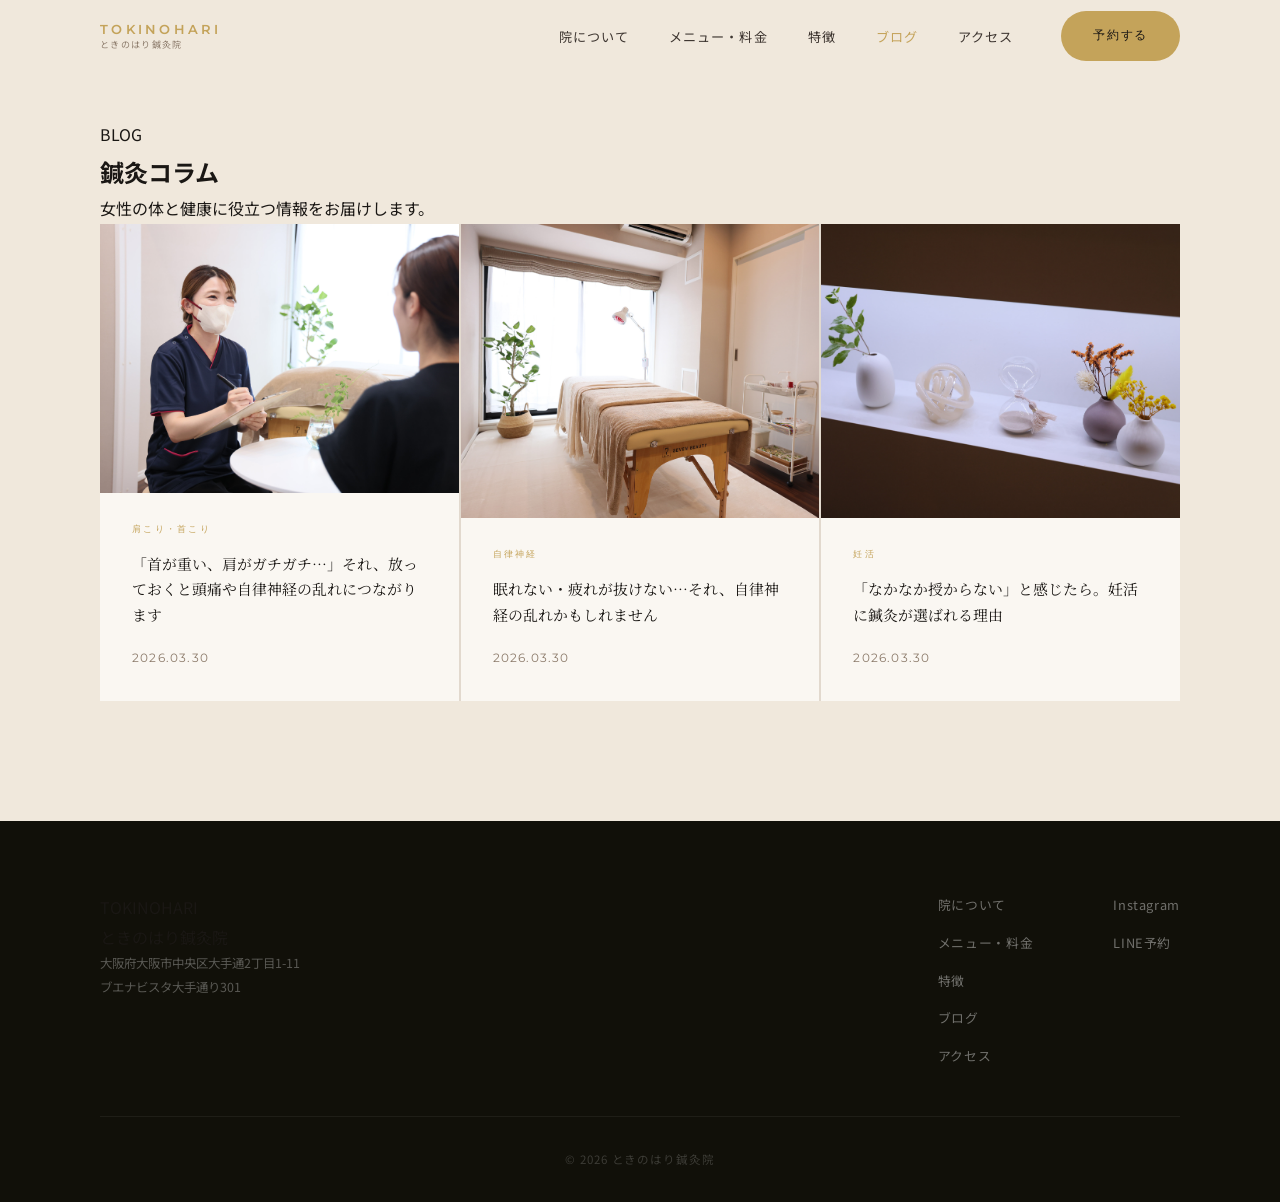
==== blog/index.html @ f6f4e2ea "Initial commit: ときのはり鍼灸院 公式サイト" ====
<!DOCTYPE html>
<html lang="ja">
<head>
  <meta charset="UTF-8">
  <meta name="viewport" content="width=device-width, initial-scale=1.0">
  <title>鍼灸コラム｜ときのはり鍼灸院</title>
  <meta name="description" content="天満橋・谷町四丁目のときのはり鍼灸院による鍼灸コラム。肩こり・自律神経・妊活・美容鍼など、女性の体と健康に役立つ情報をお届けします。">
  <link rel="canonical" href="https://tokinohari.com/blog/">

  <meta property="og:title" content="鍼灸コラム｜ときのはり鍼灸院">
  <meta property="og:description" content="肩こり・自律神経・妊活・美容鍼など、女性の体と健康に役立つ鍼灸コラム。">
  <meta property="og:url" content="https://tokinohari.com/blog/">
  <meta property="og:type" content="website">
  <meta property="og:locale" content="ja_JP">

  <link rel="icon" type="image/svg+xml" href="../favicon.svg">
  <link rel="preconnect" href="https://fonts.googleapis.com">
  <link rel="preconnect" href="https://fonts.gstatic.com" crossorigin>
  <link href="https://fonts.googleapis.com/css2?family=Noto+Sans+JP:wght@300;400;500;700&family=Montserrat:wght@300;400;500;600&family=Noto+Serif+JP:wght@300;400&display=swap" rel="stylesheet">
  <link rel="stylesheet" href="../css/style.css">
</head>
<body>

  <header id="header">
    <div class="header-inner">
      <a href="../index.html" class="logo">
        <span class="logo-en">TOKINOHARI</span>
        <span class="logo-ja">ときのはり鍼灸院</span>
      </a>
      <nav class="nav-pc">
        <ul>
          <li><a href="../index.html#about">院について</a></li>
          <li><a href="../index.html#menu">メニュー・料金</a></li>
          <li><a href="../index.html#features">特徴</a></li>
          <li><a href="index.html" style="color:var(--gold);">ブログ</a></li>
          <li><a href="../index.html#access">アクセス</a></li>
        </ul>
      </nav>
      <a href="https://airrsv.net/tokinohari/calendar" target="_blank" rel="noopener" class="btn-reserve-header">予約する</a>
      <button class="hamburger" id="hamburger" aria-label="メニュー">
        <span></span><span></span><span></span>
      </button>
    </div>
    <nav class="nav-sp" id="navSp">
      <ul>
        <li><a href="../index.html#about" class="sp-link">院について</a></li>
        <li><a href="../index.html#menu" class="sp-link">メニュー・料金</a></li>
        <li><a href="../index.html#features" class="sp-link">特徴</a></li>
        <li><a href="index.html" class="sp-link">ブログ</a></li>
        <li><a href="../index.html#access" class="sp-link">アクセス</a></li>
        <li><a href="https://airrsv.net/tokinohari/calendar" target="_blank" rel="noopener" class="sp-link sp-reserve">ネット予約</a></li>
      </ul>
    </nav>
  </header>

  <main>
    <section class="blog-section">
      <div class="container">
        <p class="section-label">BLOG</p>
        <h1 class="section-title">鍼灸コラム</h1>
        <p class="section-desc">女性の体と健康に役立つ情報をお届けします。</p>

        <div class="blog-grid">

          <article class="blog-card">
            <a href="kata-kori-20260330.html">
              <img src="../images/counseling.jpg" alt="首肩こり鍼灸" class="blog-img">
              <div class="blog-card-body">
                <span class="blog-tag">肩こり・首こり</span>
                <h2>「首が重い、肩がガチガチ…」それ、放っておくと頭痛や自律神経の乱れにつながります</h2>
                <p class="blog-date">2026.03.30</p>
              </div>
            </a>
          </article>

          <article class="blog-card">
            <a href="jiritsushinkei-20260330.html">
              <img src="../images/room.jpg" alt="自律神経と鍼灸" class="blog-img">
              <div class="blog-card-body">
                <span class="blog-tag">自律神経</span>
                <h2>眠れない・疲れが抜けない…それ、自律神経の乱れかもしれません</h2>
                <p class="blog-date">2026.03.30</p>
              </div>
            </a>
          </article>

          <article class="blog-card">
            <a href="ninkatsu-20260330.html">
              <img src="../images/interior.jpg" alt="妊活鍼灸" class="blog-img">
              <div class="blog-card-body">
                <span class="blog-tag">妊活</span>
                <h2>「なかなか授からない」と感じたら。妊活に鍼灸が選ばれる理由</h2>
                <p class="blog-date">2026.03.30</p>
              </div>
            </a>
          </article>

          <!-- 新しい記事はここに追加（上に追加していく） -->

        </div>
      </div>
    </section>
  </main>

  <footer class="footer">
    <div class="container">
      <div class="footer-inner">
        <div class="footer-brand">
          <p class="footer-logo-en">TOKINOHARI</p>
          <p class="footer-logo-ja">ときのはり鍼灸院</p>
          <p class="footer-address">大阪府大阪市中央区大手通2丁目1-11<br>ブエナビスタ大手通り301</p>
        </div>
        <nav class="footer-nav">
          <a href="../index.html#about">院について</a>
          <a href="../index.html#menu">メニュー・料金</a>
          <a href="../index.html#features">特徴</a>
          <a href="index.html">ブログ</a>
          <a href="../index.html#access">アクセス</a>
        </nav>
        <div class="footer-sns">
          <a href="https://www.instagram.com/sakiko.tokinohari/" target="_blank" rel="noopener">Instagram</a>
          <a href="https://lin.ee/5tpBmgf" target="_blank" rel="noopener">LINE予約</a>
        </div>
      </div>
      <p class="footer-copy">© 2026 ときのはり鍼灸院</p>
    </div>
  </footer>

  <div class="float-btns">
    <a href="https://airrsv.net/tokinohari/calendar" target="_blank" rel="noopener" class="float-btn float-btn-air">ネット予約</a>
    <a href="https://lin.ee/5tpBmgf" target="_blank" rel="noopener" class="float-btn float-btn-line">
      <span class="btn-line-icon">LINE</span>予約
    </a>
  </div>

  <script src="../js/main.js"></script>
</body>
</html>
---- css/style.css ----
/* =============================================
   TOKINOHARI — Luxury Redesign
   Designer-grade stylesheet
   ============================================= */

/* ── Reset ── */
*, *::before, *::after { box-sizing: border-box; margin: 0; padding: 0; }

/* ── Design Tokens ── */
:root {
  --ink:        #1A1714;
  --ink-soft:   #3D3530;
  --warm-white: #FAF7F2;
  --cream:      #F0E8DC;
  --cream-dark: #E4D8C8;
  --gold:       #C4A35A;
  --gold-light: #DEC98A;
  --gold-pale:  #F5EDD8;
  --sage:       #7A8C7A;
  --taupe:      #8C7B6B;
  --border:     #E2D9CE;

  --font-display: 'Cormorant Garamond', 'Noto Serif JP', serif;
  --font-serif:   'Noto Serif JP', serif;
  --font-sans:    'Noto Sans JP', sans-serif;
  --font-en:      'Montserrat', sans-serif;

  --ease-out: cubic-bezier(0.16, 1, 0.3, 1);
  --ease-in-out: cubic-bezier(0.65, 0, 0.35, 1);
  --dur: 0.7s;
}

html { scroll-behavior: smooth; font-size: 16px; }

body {
  font-family: var(--font-sans);
  color: var(--ink);
  background: var(--warm-white);
  line-height: 1.85;
  -webkit-font-smoothing: antialiased;
  overflow-x: hidden;
}

img { max-width: 100%; height: auto; display: block; }
a { text-decoration: none; color: inherit; }
ul, ol { list-style: none; }

.container {
  max-width: 1160px;
  margin: 0 auto;
  padding: 0 40px;
}

/* ── Section Base ── */
section { padding: 120px 0; }

.label {
  font-family: var(--font-en);
  font-size: 10px;
  font-weight: 500;
  letter-spacing: 0.4em;
  color: var(--gold);
  text-transform: uppercase;
  display: block;
  margin-bottom: 20px;
}

.section-heading {
  font-family: var(--font-display);
  font-size: clamp(1.8rem, 3.5vw, 2.8rem);
  font-weight: 400;
  line-height: 1.4;
  letter-spacing: 0.02em;
  color: var(--ink);
}

.divider {
  width: 40px;
  height: 1px;
  background: var(--gold);
  margin: 28px 0;
}

/* ── Scroll Animation ── */
.reveal {
  opacity: 0;
  transform: translateY(32px);
  transition: opacity var(--dur) var(--ease-out),
              transform var(--dur) var(--ease-out);
}
.reveal.visible {
  opacity: 1;
  transform: translateY(0);
}
.reveal-delay-1 { transition-delay: 0.1s; }
.reveal-delay-2 { transition-delay: 0.2s; }
.reveal-delay-3 { transition-delay: 0.3s; }
.reveal-delay-4 { transition-delay: 0.4s; }
.reveal-delay-5 { transition-delay: 0.5s; }

/* ── Header ── */
#header {
  position: fixed;
  top: 0; left: 0; right: 0;
  z-index: 200;
  transition: background 0.5s var(--ease-out),
              border-color 0.5s var(--ease-out),
              padding 0.4s var(--ease-out);
  border-bottom: 1px solid transparent;
}

#header.scrolled {
  background: rgba(250, 247, 242, 0.96);
  backdrop-filter: blur(12px);
  -webkit-backdrop-filter: blur(12px);
  border-color: var(--border);
}

.header-inner {
  max-width: 1160px;
  margin: 0 auto;
  padding: 0 40px;
  height: 72px;
  display: flex;
  align-items: center;
  gap: 48px;
}

.logo {
  display: flex;
  flex-direction: column;
  line-height: 1;
  flex-shrink: 0;
  gap: 4px;
}

.logo-en {
  font-family: var(--font-en);
  font-size: 13px;
  font-weight: 600;
  letter-spacing: 0.25em;
  color: var(--gold);
}

.logo-ja {
  font-size: 9px;
  color: var(--taupe);
  letter-spacing: 0.15em;
}

.nav-pc { margin-left: auto; }

.nav-pc ul {
  display: flex;
  gap: 40px;
}

.nav-pc a {
  font-size: 0.82rem;
  color: var(--ink-soft);
  letter-spacing: 0.08em;
  position: relative;
  padding-bottom: 2px;
}

.nav-pc a::after {
  content: '';
  position: absolute;
  bottom: -2px; left: 0;
  width: 0; height: 1px;
  background: var(--gold);
  transition: width 0.4s var(--ease-out);
}

.nav-pc a:hover::after { width: 100%; }
.nav-pc a:hover { color: var(--ink); }

.header-reserve {
  display: inline-flex;
  align-items: center;
  gap: 8px;
  font-family: var(--font-en);
  font-size: 0.72rem;
  font-weight: 500;
  letter-spacing: 0.15em;
  color: var(--gold);
  border: 1px solid var(--gold);
  padding: 9px 22px;
  border-radius: 50px;
  transition: background 0.3s, color 0.3s;
  margin-left: 24px;
  white-space: nowrap;
}

.header-reserve:hover {
  background: var(--gold);
  color: white;
}

.hamburger {
  display: none;
  flex-direction: column;
  gap: 6px;
  background: none;
  border: none;
  cursor: pointer;
  padding: 4px;
  margin-left: auto;
}

.hamburger span {
  display: block;
  width: 26px; height: 1px;
  background: var(--ink);
  transition: 0.4s var(--ease-out);
}

.hamburger.open span:nth-child(1) { transform: translateY(7px) rotate(45deg); }
.hamburger.open span:nth-child(2) { opacity: 0; }
.hamburger.open span:nth-child(3) { transform: translateY(-7px) rotate(-45deg); }

.nav-sp {
  position: fixed;
  inset: 0;
  background: var(--warm-white);
  z-index: 190;
  display: flex;
  flex-direction: column;
  align-items: center;
  justify-content: center;
  gap: 8px;
  opacity: 0;
  pointer-events: none;
  transition: opacity 0.4s var(--ease-out);
}

.nav-sp.open {
  opacity: 1;
  pointer-events: all;
}

.nav-sp a {
  font-family: var(--font-display);
  font-size: clamp(1.4rem, 5vw, 2rem);
  font-weight: 400;
  letter-spacing: 0.05em;
  color: var(--ink);
  padding: 12px 40px;
  transition: color 0.3s;
}

.nav-sp a:hover { color: var(--gold); }

.nav-sp .sp-reserve {
  margin-top: 24px;
  font-family: var(--font-en);
  font-size: 0.85rem;
  letter-spacing: 0.15em;
  color: var(--gold);
  border: 1px solid var(--gold);
  padding: 12px 32px;
  border-radius: 50px;
}

/* ── Hero ── */
.hero {
  position: relative;
  min-height: 100vh;
  display: flex;
  align-items: center;
  justify-content: center;
  padding: 0;
  overflow: hidden;
}

.hero-bg {
  position: absolute;
  inset: 0;
  z-index: 0;
}

.hero-image {
  width: 100%;
  height: 100%;
  object-fit: cover;
  object-position: center;
  transform: scale(1.05);
  transition: transform 10s var(--ease-out);
}

.hero-image.loaded { transform: scale(1); }

.hero-overlay {
  position: absolute;
  inset: 0;
  background: linear-gradient(
    160deg,
    rgba(26, 23, 20, 0.62) 0%,
    rgba(26, 23, 20, 0.45) 50%,
    rgba(26, 23, 20, 0.55) 100%
  );
}

.hero-content {
  position: relative;
  z-index: 2;
  text-align: center;
  padding: 120px 24px 80px;
  max-width: 760px;
  width: 100%;
}

.hero-eyebrow {
  font-family: var(--font-en);
  font-size: 11px;
  font-weight: 400;
  letter-spacing: 0.35em;
  color: rgba(255, 255, 255, 0.75);
  margin-bottom: 32px;
  display: block;
}

.hero-title {
  font-family: var(--font-display);
  font-size: clamp(2.6rem, 6vw, 5rem);
  font-weight: 300;
  line-height: 1.3;
  letter-spacing: 0.04em;
  color: #fff;
  margin-bottom: 28px;
}

.hero-title em {
  font-style: normal;
  color: var(--gold-light);
  display: block;
}

.hero-body {
  font-size: 0.95rem;
  color: rgba(255, 255, 255, 0.82);
  line-height: 2.1;
  margin-bottom: 48px;
}

.hero-actions {
  display: flex;
  gap: 16px;
  justify-content: center;
  flex-wrap: wrap;
}

.btn-primary {
  display: inline-flex;
  align-items: center;
  gap: 12px;
  background: var(--gold);
  color: var(--ink);
  font-family: var(--font-ja);
  font-size: 0.88rem;
  font-weight: 500;
  letter-spacing: 0.08em;
  padding: 16px 36px;
  border-radius: 50px;
  transition: background 0.3s, transform 0.3s var(--ease-out), box-shadow 0.3s;
}

.btn-primary:hover {
  background: var(--gold-light);
  transform: translateY(-3px);
  box-shadow: 0 8px 24px rgba(196, 163, 90, 0.4);
}

.btn-primary .arrow {
  width: 16px; height: 1px;
  background: currentColor;
  position: relative;
  transition: width 0.3s;
}

.btn-primary .arrow::after {
  content: '';
  position: absolute;
  right: 0; top: -3px;
  width: 7px; height: 7px;
  border-right: 1px solid currentColor;
  border-top: 1px solid currentColor;
  transform: rotate(45deg);
}

.btn-primary:hover .arrow { width: 24px; }

.btn-secondary {
  display: inline-flex;
  align-items: center;
  gap: 10px;
  color: #fff;
  font-size: 0.88rem;
  font-weight: 400;
  letter-spacing: 0.05em;
  padding: 15px 32px;
  border: 1px solid rgba(255,255,255,0.5);
  border-radius: 50px;
  transition: border-color 0.3s, background 0.3s;
}

.btn-secondary:hover {
  border-color: rgba(255,255,255,0.9);
  background: rgba(255,255,255,0.1);
}

.hero-note {
  margin-top: 32px;
  font-family: var(--font-en);
  font-size: 10px;
  letter-spacing: 0.35em;
  color: rgba(255, 255, 255, 0.45);
}

.hero-scroll-indicator {
  position: absolute;
  bottom: 40px;
  left: 50%;
  transform: translateX(-50%);
  display: flex;
  flex-direction: column;
  align-items: center;
  gap: 12px;
  z-index: 10;
}

.scroll-text {
  font-family: var(--font-en);
  font-size: 9px;
  letter-spacing: 0.3em;
  color: rgba(255,255,255,0.5);
}

.scroll-track {
  width: 1px;
  height: 48px;
  background: rgba(255,255,255,0.2);
  position: relative;
  overflow: hidden;
}

.scroll-thumb {
  position: absolute;
  top: 0; left: 0;
  width: 100%; height: 50%;
  background: var(--gold);
  animation: scrollAnim 2s ease-in-out infinite;
}

@keyframes scrollAnim {
  0%   { top: -50%; }
  100% { top: 150%; }
}

/* ── Ticker ── */
.ticker {
  background: var(--ink);
  padding: 14px 0;
  overflow: hidden;
  white-space: nowrap;
}

.ticker-inner {
  display: inline-flex;
  animation: ticker 28s linear infinite;
}

.ticker-item {
  font-family: var(--font-en);
  font-size: 11px;
  font-weight: 500;
  letter-spacing: 0.35em;
  color: var(--gold);
  padding: 0 48px;
}

.ticker-sep {
  color: rgba(196, 163, 90, 0.3);
  padding: 0;
}

@keyframes ticker {
  0%   { transform: translateX(0); }
  100% { transform: translateX(-50%); }
}

/* ── Philosophy ── */
.philosophy {
  background: var(--ink);
  color: var(--warm-white);
  text-align: center;
  padding: 140px 0;
}

.philosophy .label { color: var(--gold); }

.philosophy-quote {
  font-family: var(--font-display);
  font-size: clamp(1.6rem, 3.5vw, 3rem);
  font-weight: 300;
  line-height: 1.6;
  letter-spacing: 0.04em;
  color: var(--warm-white);
  max-width: 720px;
  margin: 0 auto 32px;
}

.philosophy-quote em {
  font-style: normal;
  color: var(--gold-light);
}

.philosophy-body {
  font-size: 0.88rem;
  color: rgba(250, 247, 242, 0.55);
  max-width: 480px;
  margin: 0 auto;
  line-height: 2;
}

/* ── Concerns ── */
.concerns {
  background: var(--warm-white);
}

.concerns-header {
  display: grid;
  grid-template-columns: 1fr 1fr;
  gap: 80px;
  align-items: end;
  margin-bottom: 80px;
}

.concerns-list {
  display: grid;
  grid-template-columns: repeat(2, 1fr);
  gap: 0;
  border-top: 1px solid var(--border);
}

.concern-item {
  padding: 32px 0;
  border-bottom: 1px solid var(--border);
  display: flex;
  align-items: center;
  gap: 24px;
  cursor: default;
  transition: background 0.3s;
}

.concern-item:nth-child(odd) {
  padding-right: 40px;
  border-right: 1px solid var(--border);
}

.concern-item:nth-child(even) {
  padding-left: 40px;
}

.concern-num {
  font-family: var(--font-en);
  font-size: 11px;
  letter-spacing: 0.2em;
  color: var(--gold);
  flex-shrink: 0;
}

.concern-text {
  font-family: var(--font-serif);
  font-size: 0.95rem;
  color: var(--ink-soft);
  line-height: 1.7;
}

/* ── About ── */
.about {
  background: var(--cream);
  padding: 120px 0;
}

.about-inner {
  display: grid;
  grid-template-columns: 1fr 1fr;
  gap: 0;
  align-items: center;
}

.about-image-wrap {
  position: relative;
  overflow: hidden;
}

.about-img {
  width: 100%;
  aspect-ratio: 3/4;
  object-fit: cover;
  display: block;
  transition: transform 0.8s var(--ease-out);
}

.about-image-wrap:hover .about-img { transform: scale(1.03); }

.about-image-accent {
  position: absolute;
  bottom: -24px;
  right: -24px;
  width: 160px;
  height: 160px;
  border: 1px solid var(--gold);
  z-index: -1;
}

.about-content {
  padding: 0 80px;
}

.about-content h3 {
  font-family: var(--font-display);
  font-size: clamp(1.4rem, 2.5vw, 2rem);
  font-weight: 400;
  line-height: 1.5;
  color: var(--ink);
  margin-bottom: 32px;
}

.about-content p {
  font-size: 0.9rem;
  color: var(--taupe);
  line-height: 2;
  margin-bottom: 20px;
}

.about-stats {
  display: flex;
  gap: 40px;
  margin-top: 48px;
  padding-top: 40px;
  border-top: 1px solid var(--border);
}

.stat {
  display: flex;
  flex-direction: column;
  gap: 4px;
}

.stat-num {
  font-family: var(--font-display);
  font-size: 2.6rem;
  font-weight: 400;
  color: var(--ink);
  line-height: 1;
  letter-spacing: -0.02em;
}

.stat-num span {
  font-size: 1.2rem;
  color: var(--gold);
}

.stat-label {
  font-size: 0.78rem;
  color: var(--taupe);
  letter-spacing: 0.08em;
}

/* ── Menu ── */
.menu-section {
  background: var(--warm-white);
}

.menu-header {
  display: flex;
  align-items: flex-end;
  justify-content: space-between;
  margin-bottom: 72px;
}

.menu-header-right {
  font-size: 0.82rem;
  color: var(--taupe);
  text-align: right;
  line-height: 1.8;
}

/* Featured menu */
.menu-featured {
  display: grid;
  grid-template-columns: 1fr 1fr;
  background: var(--ink);
  margin-bottom: 2px;
  overflow: hidden;
}

.menu-featured-image {
  position: relative;
  overflow: hidden;
}

.menu-featured-image img {
  width: 100%;
  height: 100%;
  min-height: 360px;
  object-fit: cover;
  opacity: 0.6;
  transition: opacity 0.6s, transform 0.8s var(--ease-out);
}

.menu-featured:hover .menu-featured-image img {
  opacity: 0.75;
  transform: scale(1.04);
}

.menu-featured-content {
  padding: 64px 56px;
  display: flex;
  flex-direction: column;
  justify-content: center;
}

.menu-badge-premium {
  display: inline-block;
  font-family: var(--font-en);
  font-size: 9px;
  font-weight: 500;
  letter-spacing: 0.3em;
  color: var(--gold);
  border: 1px solid var(--gold);
  padding: 5px 14px;
  border-radius: 50px;
  margin-bottom: 28px;
}

.menu-featured-title {
  font-family: var(--font-display);
  font-size: clamp(1.5rem, 2.5vw, 2.2rem);
  font-weight: 400;
  color: var(--warm-white);
  line-height: 1.4;
  margin-bottom: 20px;
}

.menu-featured-desc {
  font-size: 0.86rem;
  color: rgba(250, 247, 242, 0.6);
  line-height: 2;
  margin-bottom: 40px;
}

.menu-featured-price {
  display: flex;
  align-items: baseline;
  gap: 16px;
}

.menu-price-main {
  font-family: var(--font-display);
  font-size: 2.4rem;
  font-weight: 400;
  color: var(--gold-light);
  letter-spacing: -0.02em;
}

.menu-price-sub {
  font-size: 0.82rem;
  color: rgba(250, 247, 242, 0.4);
}

.menu-time-badge {
  display: inline-block;
  font-family: var(--font-en);
  font-size: 10px;
  letter-spacing: 0.2em;
  color: var(--gold);
  border-top: 1px solid rgba(196,163,90,0.4);
  padding-top: 16px;
  margin-top: 16px;
}

/* Menu grid */
.menu-grid {
  display: grid;
  grid-template-columns: repeat(3, 1fr);
  gap: 2px;
  background: var(--border);
}

.menu-card {
  background: var(--warm-white);
  padding: 40px 32px;
  position: relative;
  transition: background 0.4s;
  cursor: default;
}

.menu-card:hover { background: var(--gold-pale); }

.menu-card-label {
  font-family: var(--font-en);
  font-size: 9px;
  letter-spacing: 0.3em;
  color: var(--gold);
  margin-bottom: 20px;
}

.menu-card h3 {
  font-family: var(--font-serif);
  font-size: 1rem;
  font-weight: 400;
  color: var(--ink);
  line-height: 1.6;
  margin-bottom: 16px;
}

.menu-card-desc {
  font-size: 0.82rem;
  color: var(--taupe);
  line-height: 1.9;
  margin-bottom: 28px;
}

.menu-card-footer {
  display: flex;
  align-items: baseline;
  justify-content: space-between;
  border-top: 1px solid var(--border);
  padding-top: 20px;
  margin-top: auto;
}

.menu-card-price {
  font-family: var(--font-display);
  font-size: 1.6rem;
  font-weight: 400;
  color: var(--ink);
  letter-spacing: -0.02em;
}

.menu-card-price small {
  font-size: 0.78rem;
  color: var(--taupe);
  font-family: var(--font-sans);
  font-weight: 400;
  margin-left: 4px;
}

.menu-card-time {
  font-family: var(--font-en);
  font-size: 10px;
  letter-spacing: 0.15em;
  color: var(--taupe);
}

.menu-footnote {
  margin-top: 32px;
  font-size: 0.8rem;
  color: var(--taupe);
  line-height: 1.9;
  padding-left: 16px;
  border-left: 2px solid var(--border);
}

.menu-cta {
  text-align: center;
  margin-top: 64px;
}

/* ── Features ── */
.features {
  background: var(--cream);
}

.features-inner {
  display: grid;
  grid-template-columns: 1fr 2fr;
  gap: 120px;
  align-items: start;
}

.features-left {
  position: sticky;
  top: 120px;
}

.features-list {
  display: flex;
  flex-direction: column;
  gap: 0;
}

.feature-item {
  padding: 40px 0;
  border-bottom: 1px solid var(--border);
  display: grid;
  grid-template-columns: 48px 1fr;
  gap: 32px;
  align-items: start;
}

.feature-item:first-child { border-top: 1px solid var(--border); }

.feature-num {
  font-family: var(--font-en);
  font-size: 11px;
  letter-spacing: 0.2em;
  color: var(--gold);
  padding-top: 4px;
}

.feature-content h3 {
  font-family: var(--font-serif);
  font-size: 1rem;
  font-weight: 500;
  color: var(--ink);
  margin-bottom: 12px;
  line-height: 1.5;
}

.feature-content p {
  font-size: 0.86rem;
  color: var(--taupe);
  line-height: 1.9;
}

/* ── Profile ── */
.profile {
  background: var(--warm-white);
}

.profile-inner {
  display: grid;
  grid-template-columns: 400px 1fr;
  gap: 96px;
  align-items: start;
}

.profile-image-wrap {
  position: relative;
}

.profile-img {
  width: 100%;
  aspect-ratio: 3/4;
  object-fit: cover;
  object-position: center top;
}

.profile-image-caption {
  position: absolute;
  bottom: -16px;
  right: -16px;
  background: var(--gold);
  color: white;
  font-family: var(--font-en);
  font-size: 9px;
  letter-spacing: 0.3em;
  padding: 10px 16px;
}

.profile-content { padding-top: 16px; }

.profile-name-block {
  margin-bottom: 40px;
}

.profile-name {
  font-family: var(--font-display);
  font-size: 2.4rem;
  font-weight: 400;
  color: var(--ink);
  margin-bottom: 8px;
}

.profile-title {
  font-size: 0.8rem;
  color: var(--gold);
  letter-spacing: 0.08em;
}

.profile-content p {
  font-size: 0.9rem;
  color: var(--taupe);
  line-height: 2.1;
  margin-bottom: 20px;
}

.profile-sns {
  margin-top: 40px;
}

.sns-link {
  display: inline-flex;
  align-items: center;
  gap: 10px;
  color: var(--ink);
  font-size: 0.82rem;
  letter-spacing: 0.08em;
  border-bottom: 1px solid var(--border);
  padding-bottom: 8px;
  transition: color 0.3s, border-color 0.3s;
}

.sns-link:hover { color: var(--gold); border-color: var(--gold); }

/* ── Blog ── */
.blog-section {
  background: var(--cream);
}

.blog-header {
  display: flex;
  align-items: flex-end;
  justify-content: space-between;
  margin-bottom: 64px;
}

.blog-all-link {
  font-family: var(--font-en);
  font-size: 0.75rem;
  letter-spacing: 0.2em;
  color: var(--gold);
  border-bottom: 1px solid var(--gold);
  padding-bottom: 2px;
  transition: opacity 0.3s;
}

.blog-all-link:hover { opacity: 0.7; }

.blog-grid {
  display: grid;
  grid-template-columns: repeat(3, 1fr);
  gap: 2px;
  background: var(--border);
}

.blog-card {
  background: var(--warm-white);
  overflow: hidden;
  display: flex;
  flex-direction: column;
  transition: background 0.3s;
}

.blog-card:hover { background: var(--gold-pale); }

.blog-card a {
  display: flex;
  flex-direction: column;
  height: 100%;
}

.blog-img-wrap {
  overflow: hidden;
  aspect-ratio: 4/3;
}

.blog-img {
  width: 100%;
  height: 100%;
  object-fit: cover;
  transition: transform 0.8s var(--ease-out);
}

.blog-card:hover .blog-img { transform: scale(1.06); }

.blog-card-body {
  padding: 28px 32px 32px;
  display: flex;
  flex-direction: column;
  flex: 1;
}

.blog-tag {
  display: inline-block;
  font-family: var(--font-en);
  font-size: 9px;
  letter-spacing: 0.25em;
  color: var(--gold);
  margin-bottom: 14px;
}

.blog-card-body h3,
.blog-card-body h2 {
  font-family: var(--font-serif);
  font-size: 0.93rem;
  font-weight: 400;
  line-height: 1.7;
  color: var(--ink);
  flex: 1;
  margin-bottom: 20px;
}

.blog-date {
  font-family: var(--font-en);
  font-size: 0.75rem;
  letter-spacing: 0.1em;
  color: var(--taupe);
  margin-top: auto;
}

/* ── Access ── */
.access {
  background: var(--warm-white);
}

.access-inner {
  display: grid;
  grid-template-columns: 1fr 1fr;
  gap: 80px;
  align-items: start;
}

.access-content { padding-top: 16px; }

.access-dl {
  margin-bottom: 48px;
}

.access-dl dt {
  font-family: var(--font-en);
  font-size: 9px;
  letter-spacing: 0.3em;
  color: var(--gold);
  margin-top: 28px;
  margin-bottom: 6px;
}

.access-dl dt:first-child { margin-top: 0; }

.access-dl dd {
  font-size: 0.9rem;
  color: var(--ink-soft);
  line-height: 1.9;
}

.access-map-wrap {
  position: relative;
}

.access-map-wrap::before {
  content: 'MAP';
  position: absolute;
  top: -14px;
  left: 0;
  font-family: var(--font-en);
  font-size: 9px;
  letter-spacing: 0.3em;
  color: var(--gold);
  z-index: 2;
}

.access-map-wrap iframe {
  width: 100%;
  height: 440px;
  border: none;
  display: block;
  filter: grayscale(20%);
}

/* ── CTA ── */
.cta {
  background: var(--ink);
  text-align: center;
  padding: 140px 0;
}

.cta .label { color: var(--gold); }

.cta h2 {
  font-family: var(--font-display);
  font-size: clamp(1.8rem, 3.5vw, 3rem);
  font-weight: 300;
  color: var(--warm-white);
  margin-bottom: 20px;
  line-height: 1.4;
}

.cta-body {
  font-size: 0.88rem;
  color: rgba(250, 247, 242, 0.5);
  margin-bottom: 56px;
  line-height: 2;
}

.cta-actions {
  display: flex;
  gap: 16px;
  justify-content: center;
  flex-wrap: wrap;
}

.btn-cta-primary {
  display: inline-flex;
  align-items: center;
  gap: 10px;
  background: var(--gold);
  color: var(--ink);
  font-family: var(--font-en);
  font-size: 0.72rem;
  font-weight: 600;
  letter-spacing: 0.15em;
  padding: 18px 40px;
  border-radius: 50px;
  transition: background 0.3s, transform 0.3s var(--ease-out);
}

.btn-cta-primary:hover {
  background: var(--gold-light);
  transform: translateY(-2px);
}

.btn-cta-secondary {
  display: inline-flex;
  align-items: center;
  gap: 10px;
  color: rgba(250, 247, 242, 0.7);
  font-family: var(--font-en);
  font-size: 0.72rem;
  font-weight: 500;
  letter-spacing: 0.15em;
  padding: 18px 40px;
  border: 1px solid rgba(250, 247, 242, 0.2);
  border-radius: 50px;
  transition: border-color 0.3s, color 0.3s;
}

.btn-cta-secondary:hover {
  border-color: rgba(250, 247, 242, 0.5);
  color: var(--warm-white);
}

.btn-line-icon {
  background: #06C755;
  color: white;
  font-size: 0.65rem;
  font-weight: 700;
  padding: 2px 6px;
  border-radius: 3px;
  letter-spacing: 0;
  font-family: var(--font-en);
}

.cta-footnote {
  margin-top: 40px;
  font-family: var(--font-en);
  font-size: 9px;
  letter-spacing: 0.3em;
  color: rgba(250, 247, 242, 0.25);
}

/* ── Footer ── */
.footer {
  background: #111009;
  padding: 72px 0 32px;
}

.footer-inner {
  display: grid;
  grid-template-columns: 1fr auto auto;
  gap: 80px;
  align-items: start;
  padding-bottom: 48px;
  border-bottom: 1px solid rgba(255,255,255,0.06);
  margin-bottom: 32px;
}

.footer-brand .logo-en {
  font-family: var(--font-en);
  font-size: 13px;
  font-weight: 600;
  letter-spacing: 0.25em;
  color: var(--gold);
  display: block;
  margin-bottom: 6px;
}

.footer-brand .logo-ja {
  font-size: 9px;
  color: rgba(255,255,255,0.3);
  letter-spacing: 0.15em;
  display: block;
  margin-bottom: 20px;
}

.footer-address {
  font-size: 0.78rem;
  color: rgba(255,255,255,0.3);
  line-height: 1.9;
}

.footer-nav {
  display: flex;
  flex-direction: column;
  gap: 14px;
}

.footer-nav a {
  font-size: 0.8rem;
  color: rgba(255,255,255,0.4);
  letter-spacing: 0.05em;
  transition: color 0.3s;
}

.footer-nav a:hover { color: var(--gold); }

.footer-sns {
  display: flex;
  flex-direction: column;
  gap: 14px;
}

.footer-sns a {
  font-size: 0.8rem;
  color: rgba(255,255,255,0.4);
  letter-spacing: 0.05em;
  transition: color 0.3s;
}

.footer-sns a:hover { color: var(--gold); }

.footer-copy {
  font-size: 0.72rem;
  color: rgba(255,255,255,0.18);
  letter-spacing: 0.08em;
  text-align: center;
}

/* ── Float Buttons (mobile) ── */
.float-btns {
  display: none;
  position: fixed;
  bottom: 0;
  left: 0;
  right: 0;
  z-index: 150;
  flex-direction: row;
}

.float-btn {
  flex: 1;
  display: inline-flex;
  align-items: center;
  justify-content: center;
  gap: 8px;
  padding: 16px;
  font-size: 0.82rem;
  font-weight: 500;
  letter-spacing: 0.05em;
  transition: opacity 0.3s;
}

.float-btn:hover { opacity: 0.9; }

.float-btn-air {
  background: var(--ink);
  color: var(--warm-white);
}

.float-btn-line {
  background: var(--gold);
  color: var(--ink);
}

/* ── Buttons (shared) ── */
.btn-reserve,
.btn-reserve-header,
.btn-reserve-hero,
.btn-reserve-large,
.btn-air,
.btn-line {
  display: inline-flex;
  align-items: center;
  gap: 8px;
  font-family: var(--font-en);
  font-size: 0.72rem;
  font-weight: 500;
  letter-spacing: 0.15em;
  padding: 14px 32px;
  border-radius: 50px;
  transition: background 0.3s, transform 0.3s var(--ease-out);
  white-space: nowrap;
}

.btn-reserve,
.btn-reserve-header {
  background: var(--gold);
  color: var(--ink);
}

.btn-reserve:hover,
.btn-reserve-header:hover {
  background: var(--gold-light);
  transform: translateY(-2px);
}

.btn-air { background: #2a5c40; color: white; }
.btn-air:hover { background: #1f4530; transform: translateY(-2px); }
.btn-line { background: var(--ink); color: var(--warm-white); }
.btn-line:hover { background: var(--ink-soft); transform: translateY(-2px); }

/* ── Responsive ── */
@media (max-width: 1024px) {
  .container { padding: 0 32px; }
  .hero { grid-template-columns: 1fr; min-height: auto; }
  .hero-left { padding: 140px 32px 64px; }
  .hero-right { height: 60vw; position: relative; }
  .hero-image { position: absolute; inset: 0; }
  .hero-image-overlay { background: linear-gradient(to bottom, var(--warm-white) 0%, transparent 40%); }
  .hero-scroll-indicator { left: 32px; }
  .about-inner { grid-template-columns: 1fr; }
  .about-content { padding: 48px 0 0; }
  .about-image-accent { display: none; }
  .menu-featured { grid-template-columns: 1fr; }
  .menu-featured-image { height: 300px; }
  .menu-grid { grid-template-columns: 1fr 1fr; }
  .features-inner { grid-template-columns: 1fr; gap: 64px; }
  .features-left { position: static; }
  .profile-inner { grid-template-columns: 1fr; gap: 64px; }
  .profile-image-wrap { max-width: 360px; }
  .access-inner { grid-template-columns: 1fr; }
  .footer-inner { grid-template-columns: 1fr 1fr; gap: 48px; }
  .concerns-header { grid-template-columns: 1fr; gap: 32px; }
}

@media (max-width: 768px) {
  section { padding: 80px 0; }
  .container { padding: 0 20px; }
  .nav-pc, .header-reserve { display: none; }
  .hamburger { display: flex; }
  .hero-left { padding: 120px 20px 48px; }
  .hero-title { font-size: 2.4rem; }
  .hero-actions { align-items: stretch; }
  .btn-primary { justify-content: center; }
  .concerns-list { grid-template-columns: 1fr; }
  .concern-item:nth-child(odd) { border-right: none; padding-right: 0; }
  .concern-item:nth-child(even) { padding-left: 0; }
  .menu-grid { grid-template-columns: 1fr; }
  .blog-grid { grid-template-columns: 1fr; background: none; gap: 16px; }
  .blog-card { border: 1px solid var(--border); }
  .footer-inner { grid-template-columns: 1fr; gap: 32px; }
  .float-btns { display: flex; }
  .cta-actions { flex-direction: column; align-items: center; }
  .menu-header { flex-direction: column; align-items: flex-start; gap: 20px; }
  .blog-header { flex-direction: column; align-items: flex-start; gap: 20px; }
  .profile-image-wrap { max-width: 100%; }
  .about-stats { gap: 24px; flex-wrap: wrap; }
  .ticker-item { padding: 0 32px; }
  .philosophy { padding: 100px 0; }
  .cta { padding: 100px 0; }
  .header-inner { padding: 0 20px; }
}

@media (max-width: 480px) {
  .hero-title { font-size: 2rem; }
  .menu-featured-content { padding: 40px 28px; }
  .menu-card { padding: 28px 20px; }
  .blog-card-body { padding: 20px 24px 24px; }
  .footer-inner { grid-template-columns: 1fr; }
}

/* ── Blog Article Pages ── */
.breadcrumb {
  padding: 20px 0;
  font-size: 0.78rem;
  color: var(--taupe);
}
.breadcrumb a { color: var(--gold); }
.breadcrumb span { margin: 0 8px; opacity: 0.4; }

.article-header {
  padding: 56px 0 40px;
  border-bottom: 1px solid var(--border);
  margin-bottom: 56px;
}

.article-tag {
  display: inline-block;
  font-family: var(--font-en);
  font-size: 9px;
  letter-spacing: 0.3em;
  color: var(--gold);
  margin-bottom: 20px;
}

.article-title {
  font-family: var(--font-display);
  font-size: clamp(1.4rem, 3vw, 2rem);
  font-weight: 400;
  line-height: 1.5;
  margin-bottom: 16px;
}

.article-meta {
  font-size: 0.8rem;
  color: var(--taupe);
  letter-spacing: 0.05em;
}

.article-body {
  max-width: 720px;
  margin: 0 auto 80px;
  font-size: 0.95rem;
  line-height: 2.1;
}

.article-body h2 {
  font-family: var(--font-display);
  font-size: 1.3rem;
  font-weight: 400;
  color: var(--ink);
  margin: 56px 0 20px;
  padding-bottom: 12px;
  border-bottom: 1px solid var(--border);
}

.article-body p { margin-bottom: 20px; color: var(--ink-soft); }
.article-body strong { font-weight: 700; color: var(--ink); }

.article-cta {
  background: var(--cream);
  padding: 48px 40px;
  text-align: center;
  margin: 72px 0;
}

.article-cta h3 {
  font-family: var(--font-display);
  font-size: 1.4rem;
  font-weight: 400;
  margin-bottom: 10px;
}

.article-cta p {
  font-size: 0.86rem;
  color: var(--taupe);
  margin-bottom: 28px;
  line-height: 2;
}

.article-cta-btns {
  display: flex;
  flex-wrap: wrap;
  gap: 12px;
  justify-content: center;
}

.related-section {
  border-top: 1px solid var(--border);
  padding-top: 56px;
  margin-top: 56px;
}

.related-section h2 {
  font-family: var(--font-display);
  font-size: 1.2rem;
  font-weight: 400;
  margin-bottom: 32px;
}

@media (max-width: 768px) {
  .article-cta { padding: 32px 20px; }
  .article-cta-btns { flex-direction: column; align-items: center; }
}
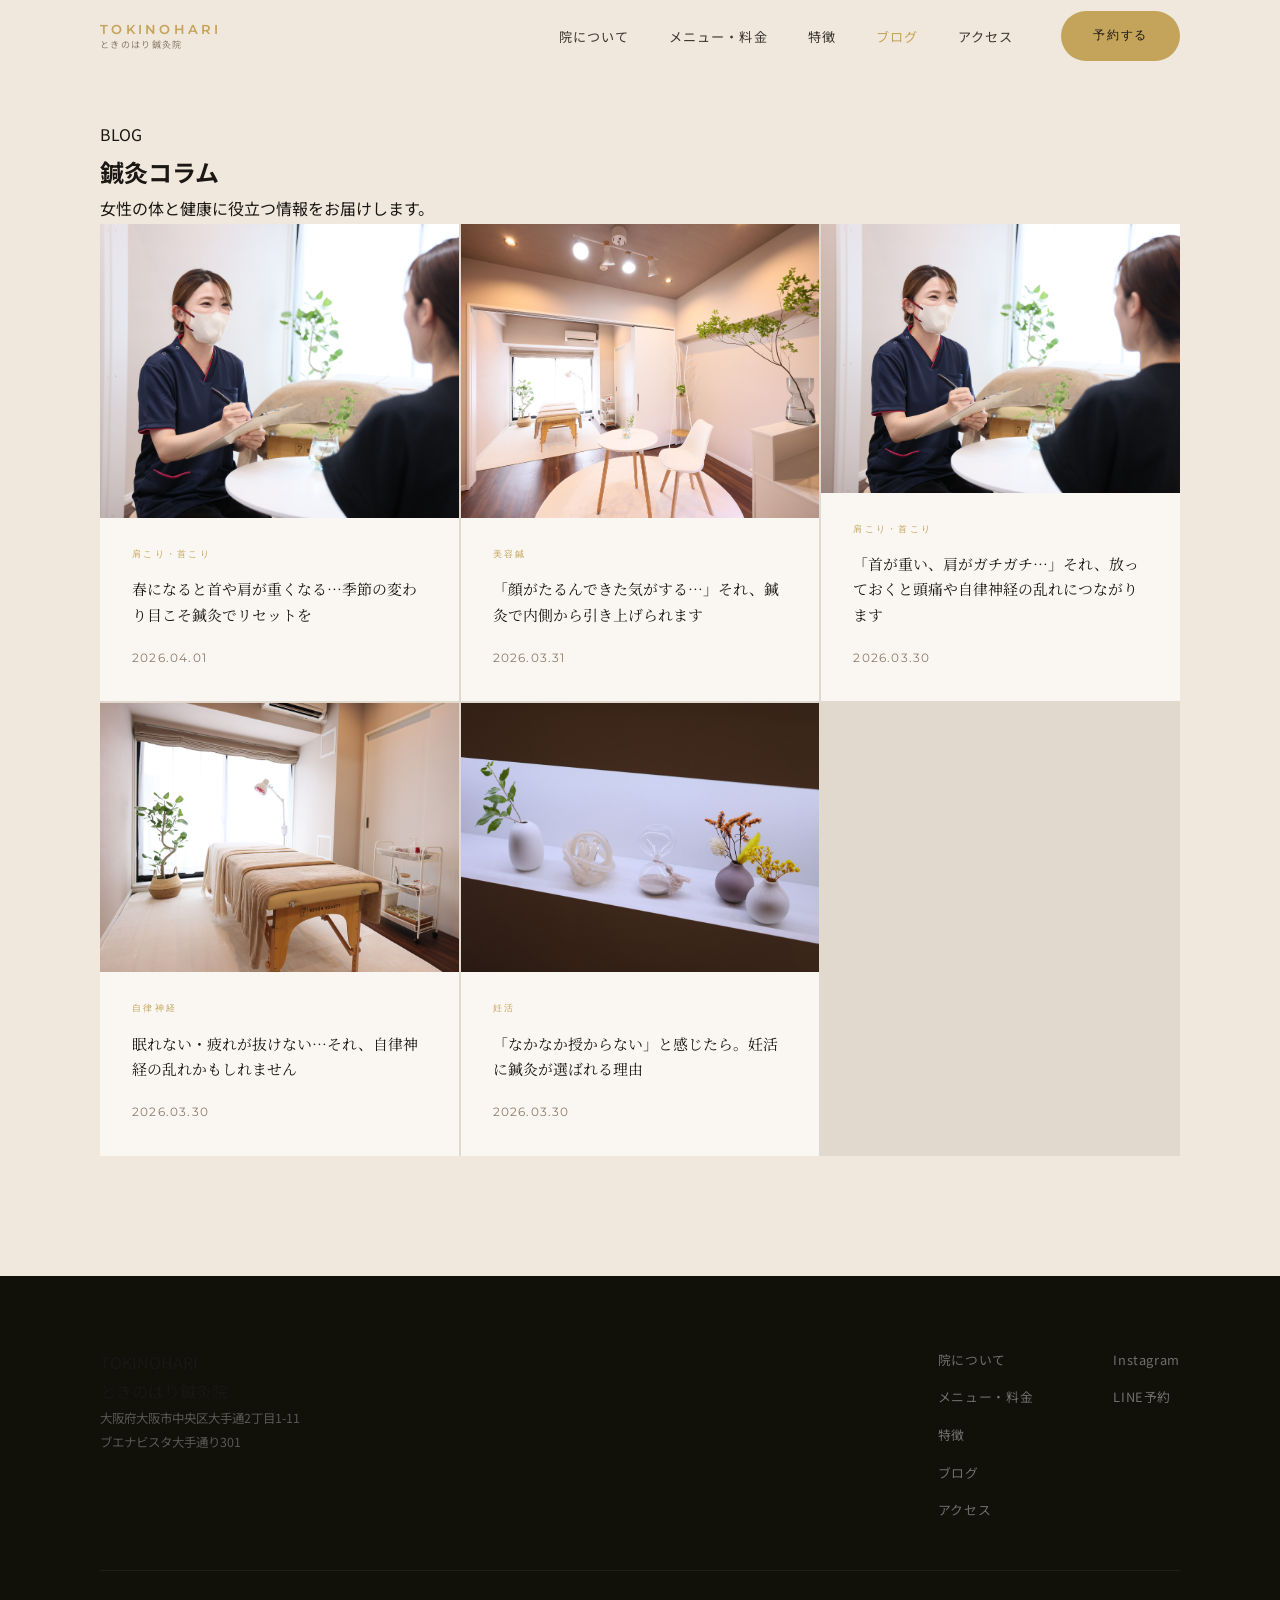
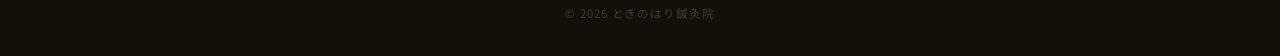
==== commit 4196b77b: "ブログ記事追加：美容鍼(3/31)・首肩こり春バテ(4/1) Co-Authored-By: Claude Sonnet 4.6 <noreply@anthropic.com>" ====
--- a/blog/index.html
+++ b/blog/index.html
@@ -36,7 +36,7 @@
           <li><a href="../index.html#access">アクセス</a></li>
         </ul>
       </nav>
-      <a href="https://airrsv.net/tokinohari/calendar" target="_blank" rel="noopener" class="btn-reserve-header">予約する</a>
+      <a href="https://beauty.hotpepper.jp/kr/slnH000764828/" target="_blank" rel="noopener" class="btn-reserve-header">予約する</a>
       <button class="hamburger" id="hamburger" aria-label="メニュー">
         <span></span><span></span><span></span>
       </button>
@@ -48,7 +48,7 @@
         <li><a href="../index.html#features" class="sp-link">特徴</a></li>
         <li><a href="index.html" class="sp-link">ブログ</a></li>
         <li><a href="../index.html#access" class="sp-link">アクセス</a></li>
-        <li><a href="https://airrsv.net/tokinohari/calendar" target="_blank" rel="noopener" class="sp-link sp-reserve">ネット予約</a></li>
+        <li><a href="https://beauty.hotpepper.jp/kr/slnH000764828/" target="_blank" rel="noopener" class="sp-link sp-reserve">ネット予約</a></li>
       </ul>
     </nav>
   </header>
@@ -61,6 +61,30 @@
         <p class="section-desc">女性の体と健康に役立つ情報をお届けします。</p>
 
         <div class="blog-grid">
+
+          <!-- 新しい記事はここに追加（上に追加していく） -->
+
+          <article class="blog-card">
+            <a href="kata-kori-20260401.html">
+              <img src="../images/counseling.jpg" alt="春の首肩こり鍼灸" class="blog-img">
+              <div class="blog-card-body">
+                <span class="blog-tag">肩こり・首こり</span>
+                <h2>春になると首や肩が重くなる…季節の変わり目こそ鍼灸でリセットを</h2>
+                <p class="blog-date">2026.04.01</p>
+              </div>
+            </a>
+          </article>
+
+          <article class="blog-card">
+            <a href="biyoshin-20260331.html">
+              <img src="../images/hero.jpg" alt="美容鍼灸" class="blog-img">
+              <div class="blog-card-body">
+                <span class="blog-tag">美容鍼</span>
+                <h2>「顔がたるんできた気がする…」それ、鍼灸で内側から引き上げられます</h2>
+                <p class="blog-date">2026.03.31</p>
+              </div>
+            </a>
+          </article>
 
           <article class="blog-card">
             <a href="kata-kori-20260330.html">
@@ -127,7 +151,7 @@
   </footer>
 
   <div class="float-btns">
-    <a href="https://airrsv.net/tokinohari/calendar" target="_blank" rel="noopener" class="float-btn float-btn-air">ネット予約</a>
+    <a href="https://beauty.hotpepper.jp/kr/slnH000764828/" target="_blank" rel="noopener" class="float-btn float-btn-air">ネット予約</a>
     <a href="https://lin.ee/5tpBmgf" target="_blank" rel="noopener" class="float-btn float-btn-line">
       <span class="btn-line-icon">LINE</span>予約
     </a>
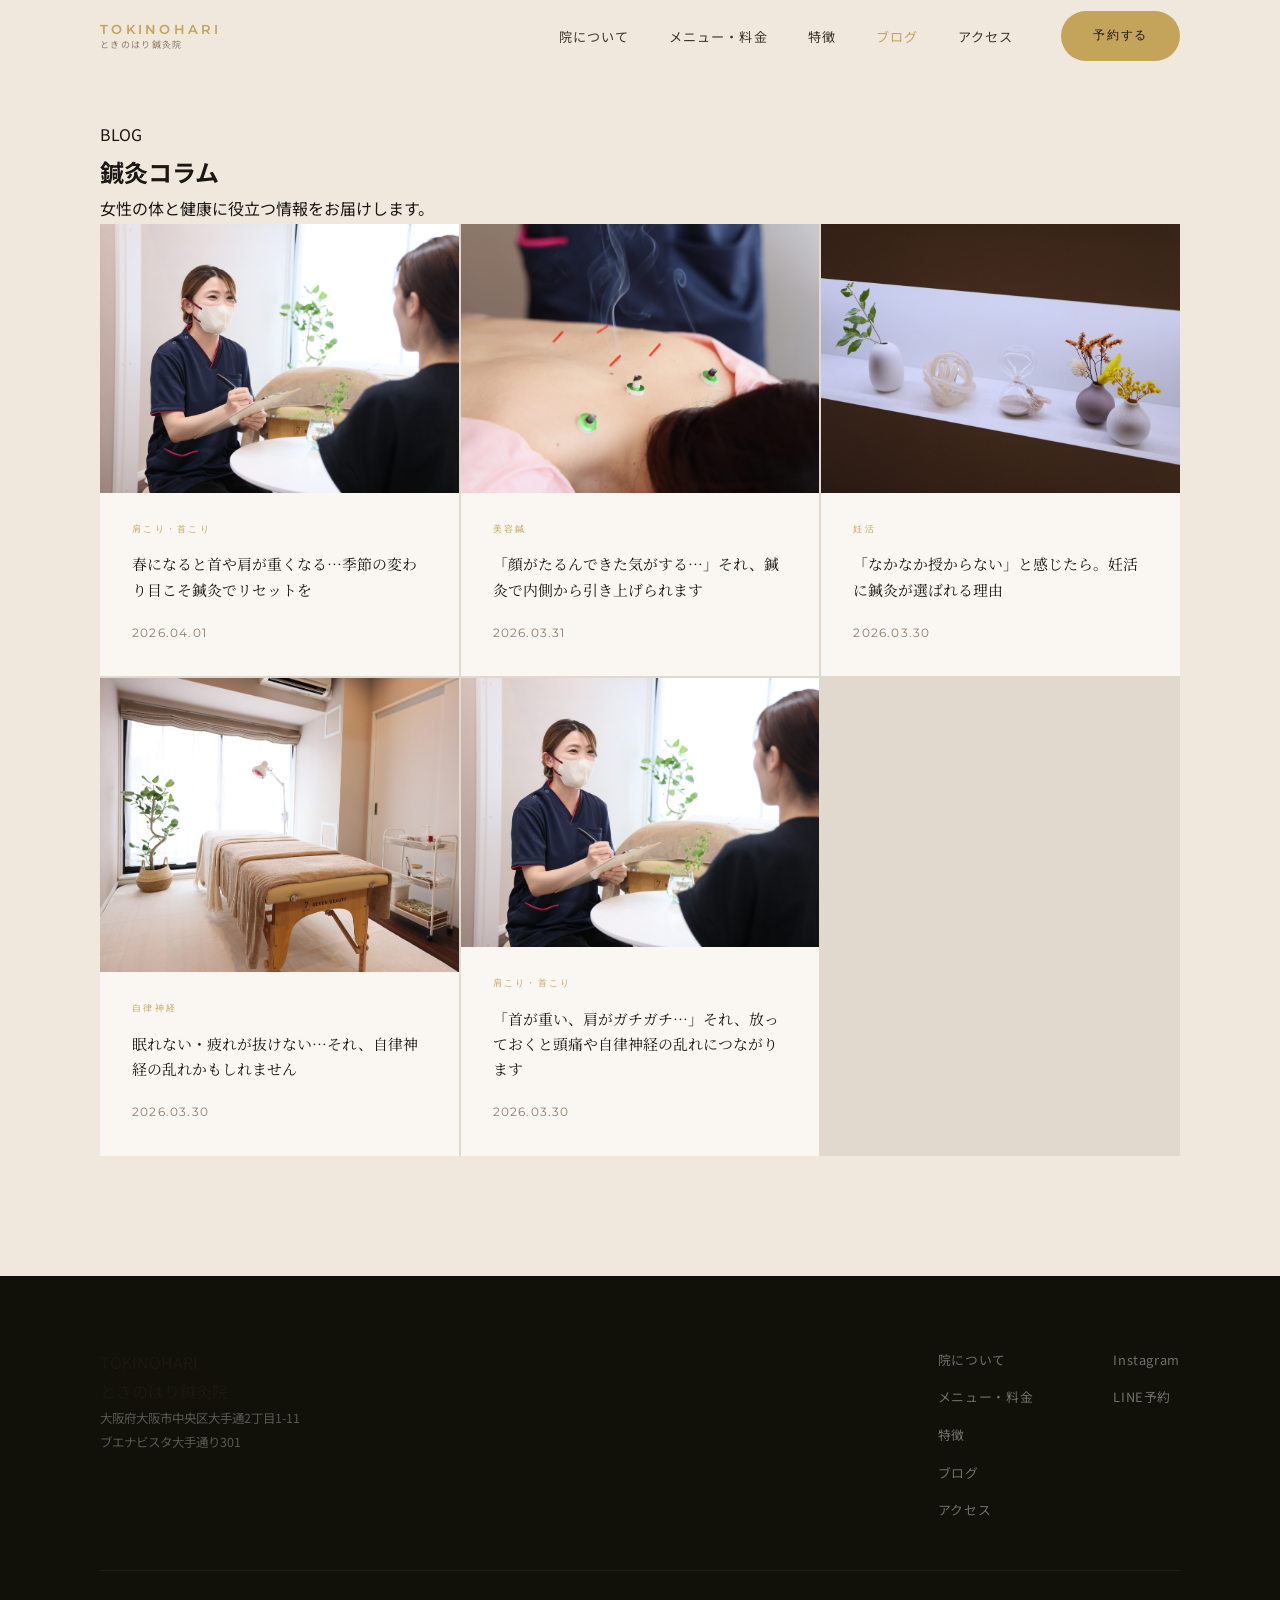
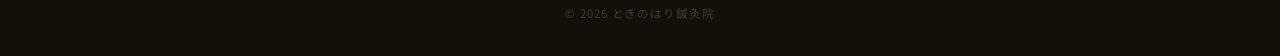
==== commit 9775dcbe: "ブログをposts.json一元管理に変更・自動描画化 新記事追加時はposts.jsonに追記するだけで トップ最新3件・ブログ一覧の両方に自動反映される  Co-Authored-By: Clau" ====
--- a/blog/index.html
+++ b/blog/index.html
@@ -60,68 +60,7 @@
         <h1 class="section-title">鍼灸コラム</h1>
         <p class="section-desc">女性の体と健康に役立つ情報をお届けします。</p>
 
-        <div class="blog-grid">
-
-          <!-- 新しい記事はここに追加（上に追加していく） -->
-
-          <article class="blog-card">
-            <a href="kata-kori-20260401.html">
-              <img src="../images/counseling.jpg" alt="春の首肩こり鍼灸" class="blog-img">
-              <div class="blog-card-body">
-                <span class="blog-tag">肩こり・首こり</span>
-                <h2>春になると首や肩が重くなる…季節の変わり目こそ鍼灸でリセットを</h2>
-                <p class="blog-date">2026.04.01</p>
-              </div>
-            </a>
-          </article>
-
-          <article class="blog-card">
-            <a href="biyoshin-20260331.html">
-              <img src="../images/hero.jpg" alt="美容鍼灸" class="blog-img">
-              <div class="blog-card-body">
-                <span class="blog-tag">美容鍼</span>
-                <h2>「顔がたるんできた気がする…」それ、鍼灸で内側から引き上げられます</h2>
-                <p class="blog-date">2026.03.31</p>
-              </div>
-            </a>
-          </article>
-
-          <article class="blog-card">
-            <a href="kata-kori-20260330.html">
-              <img src="../images/counseling.jpg" alt="首肩こり鍼灸" class="blog-img">
-              <div class="blog-card-body">
-                <span class="blog-tag">肩こり・首こり</span>
-                <h2>「首が重い、肩がガチガチ…」それ、放っておくと頭痛や自律神経の乱れにつながります</h2>
-                <p class="blog-date">2026.03.30</p>
-              </div>
-            </a>
-          </article>
-
-          <article class="blog-card">
-            <a href="jiritsushinkei-20260330.html">
-              <img src="../images/room.jpg" alt="自律神経と鍼灸" class="blog-img">
-              <div class="blog-card-body">
-                <span class="blog-tag">自律神経</span>
-                <h2>眠れない・疲れが抜けない…それ、自律神経の乱れかもしれません</h2>
-                <p class="blog-date">2026.03.30</p>
-              </div>
-            </a>
-          </article>
-
-          <article class="blog-card">
-            <a href="ninkatsu-20260330.html">
-              <img src="../images/interior.jpg" alt="妊活鍼灸" class="blog-img">
-              <div class="blog-card-body">
-                <span class="blog-tag">妊活</span>
-                <h2>「なかなか授からない」と感じたら。妊活に鍼灸が選ばれる理由</h2>
-                <p class="blog-date">2026.03.30</p>
-              </div>
-            </a>
-          </article>
-
-          <!-- 新しい記事はここに追加（上に追加していく） -->
-
-        </div>
+        <div class="blog-grid" id="all-blog-grid"></div>
       </div>
     </section>
   </main>
@@ -158,5 +97,26 @@
   </div>
 
   <script src="../js/main.js"></script>
+  <script>
+    fetch('posts.json')
+      .then(r => r.json())
+      .then(posts => {
+        const grid = document.getElementById('all-blog-grid');
+        posts.forEach(post => {
+          const el = document.createElement('article');
+          el.className = 'blog-card';
+          el.innerHTML =
+            '<a href="' + post.file + '">' +
+              '<img src="../images/' + post.image + '" alt="' + post.alt + '" class="blog-img">' +
+              '<div class="blog-card-body">' +
+                '<span class="blog-tag">' + post.tag + '</span>' +
+                '<h2>' + post.title + '</h2>' +
+                '<p class="blog-date">' + post.dateLabel + '</p>' +
+              '</div>' +
+            '</a>';
+          grid.appendChild(el);
+        });
+      });
+  </script>
 </body>
 </html>
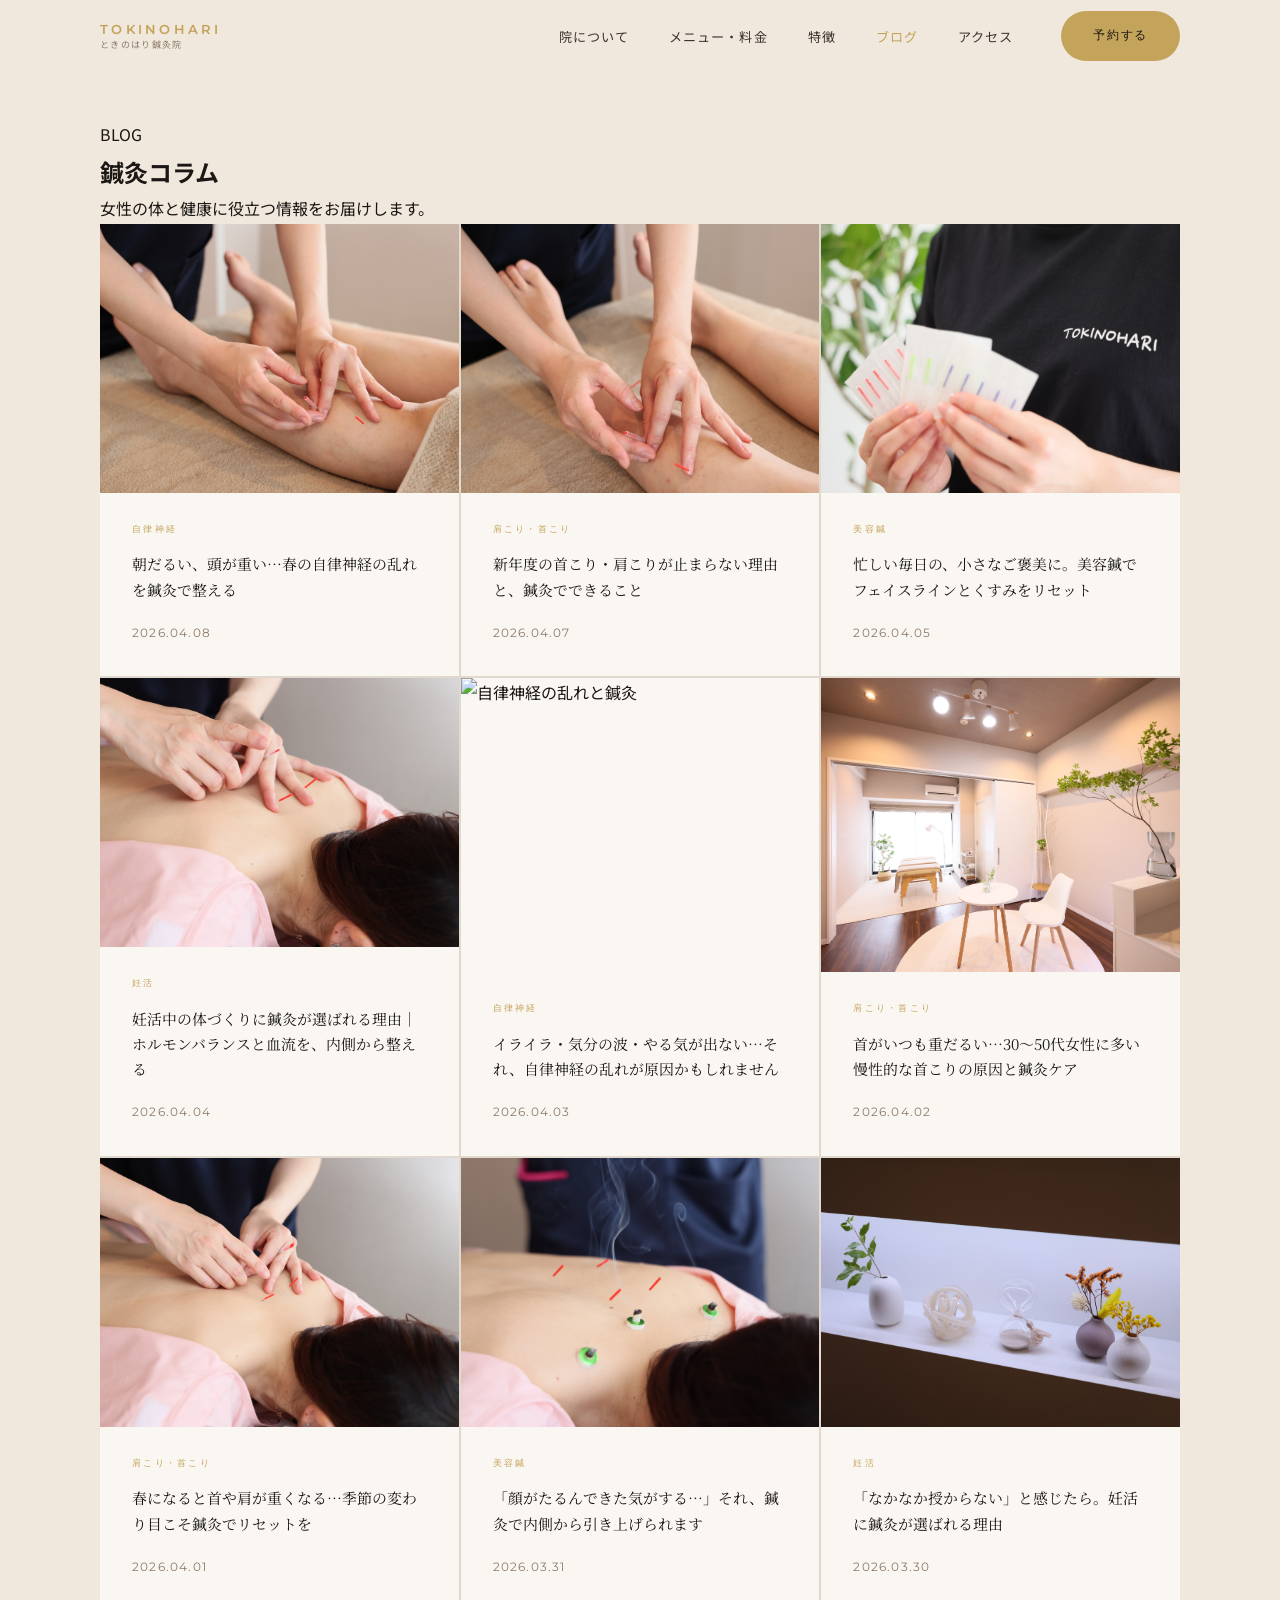
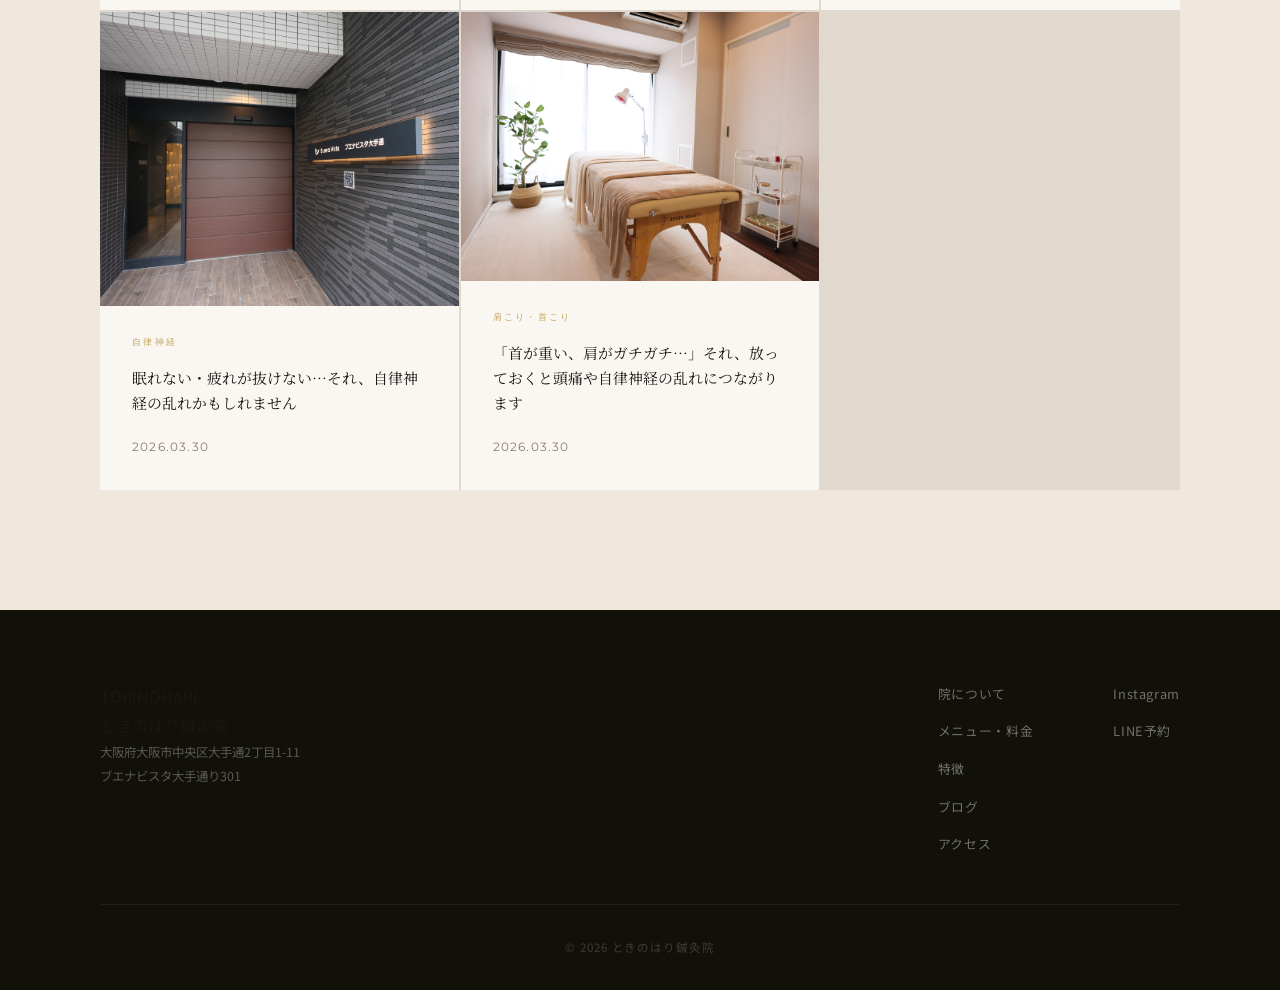
==== commit 58c98da4: "SEO修正：ブログ記事へのGooglebot用静的リンクを追加 - blog/index.html：JSで動的生成されるリンクに加え、視覚的に非表示のSEO用静的<nav>を追加   → Google" ====
--- a/blog/index.html
+++ b/blog/index.html
@@ -3,11 +3,11 @@
 <head>
   <meta charset="UTF-8">
   <meta name="viewport" content="width=device-width, initial-scale=1.0">
-  <title>鍼灸コラム｜ときのはり鍼灸院</title>
+  <title>鍼灸コラム｜大阪・天満橋 ときのはり鍼灸院</title>
   <meta name="description" content="天満橋・谷町四丁目のときのはり鍼灸院による鍼灸コラム。肩こり・自律神経・妊活・美容鍼など、女性の体と健康に役立つ情報をお届けします。">
   <link rel="canonical" href="https://tokinohari.com/blog/">
 
-  <meta property="og:title" content="鍼灸コラム｜ときのはり鍼灸院">
+  <meta property="og:title" content="鍼灸コラム｜大阪・天満橋 ときのはり鍼灸院">
   <meta property="og:description" content="肩こり・自律神経・妊活・美容鍼など、女性の体と健康に役立つ鍼灸コラム。">
   <meta property="og:url" content="https://tokinohari.com/blog/">
   <meta property="og:type" content="website">
@@ -61,6 +61,22 @@
         <p class="section-desc">女性の体と健康に役立つ情報をお届けします。</p>
 
         <div class="blog-grid" id="all-blog-grid"></div>
+
+        <!-- SEO: 静的リンク（Googlebot用。JSが実行されない場合でも記事を発見できるようにする） -->
+        <nav aria-label="ブログ記事一覧" style="position:absolute;width:1px;height:1px;overflow:hidden;clip:rect(0,0,0,0);white-space:nowrap">
+          <a href="kata-kori-20260330.html">首が重い、肩がガチガチ…それ、放っておくと頭痛や自律神経の乱れにつながります</a>
+          <a href="jiritsushinkei-20260330.html">眠れない・疲れが抜けない…それ、自律神経の乱れかもしれません</a>
+          <a href="ninkatsu-20260330.html">「なかなか授からない」と感じたら。妊活に鍼灸が選ばれる理由</a>
+          <a href="biyoshin-20260331.html">「顔がたるんできた気がする…」それ、鍼灸で内側から引き上げられます</a>
+          <a href="kata-kori-20260401.html">春になると首や肩が重くなる…季節の変わり目こそ鍼灸でリセットを</a>
+          <a href="kata-kori-20260402.html">首がいつも重だるい…30〜50代女性に多い慢性的な首こりの原因と鍼灸ケア</a>
+          <a href="jiritsushinkei-20260403.html">イライラ・気分の波・やる気が出ない…それ、自律神経の乱れが原因かもしれません</a>
+          <a href="ninkatsu-20260404.html">妊活中の体づくりに鍼灸が選ばれる理由｜ホルモンバランスと血流を、内側から整える</a>
+          <a href="biyoshin-20260405.html">忙しい毎日の、小さなご褒美に。美容鍼でフェイスラインとくすみをリセット</a>
+          <a href="kata-kori-20260407.html">新年度の首こり・肩こりが止まらない理由と、鍼灸でできること</a>
+          <a href="jiritsushinkei-20260408.html">朝だるい、頭が重い…春の自律神経の乱れを鍼灸で整える</a>
+          <a href="atopy-20260408.html">アトピー性皮膚炎と鍼灸｜かゆみ・炎症を繰り返す肌に、内側からアプローチ</a>
+        </nav>
       </div>
     </section>
   </main>
@@ -98,7 +114,7 @@
 
   <script src="../js/main.js"></script>
   <script>
-    fetch('posts.json')
+    fetch('/blog/posts.json')
       .then(r => r.json())
       .then(posts => {
         const grid = document.getElementById('all-blog-grid');
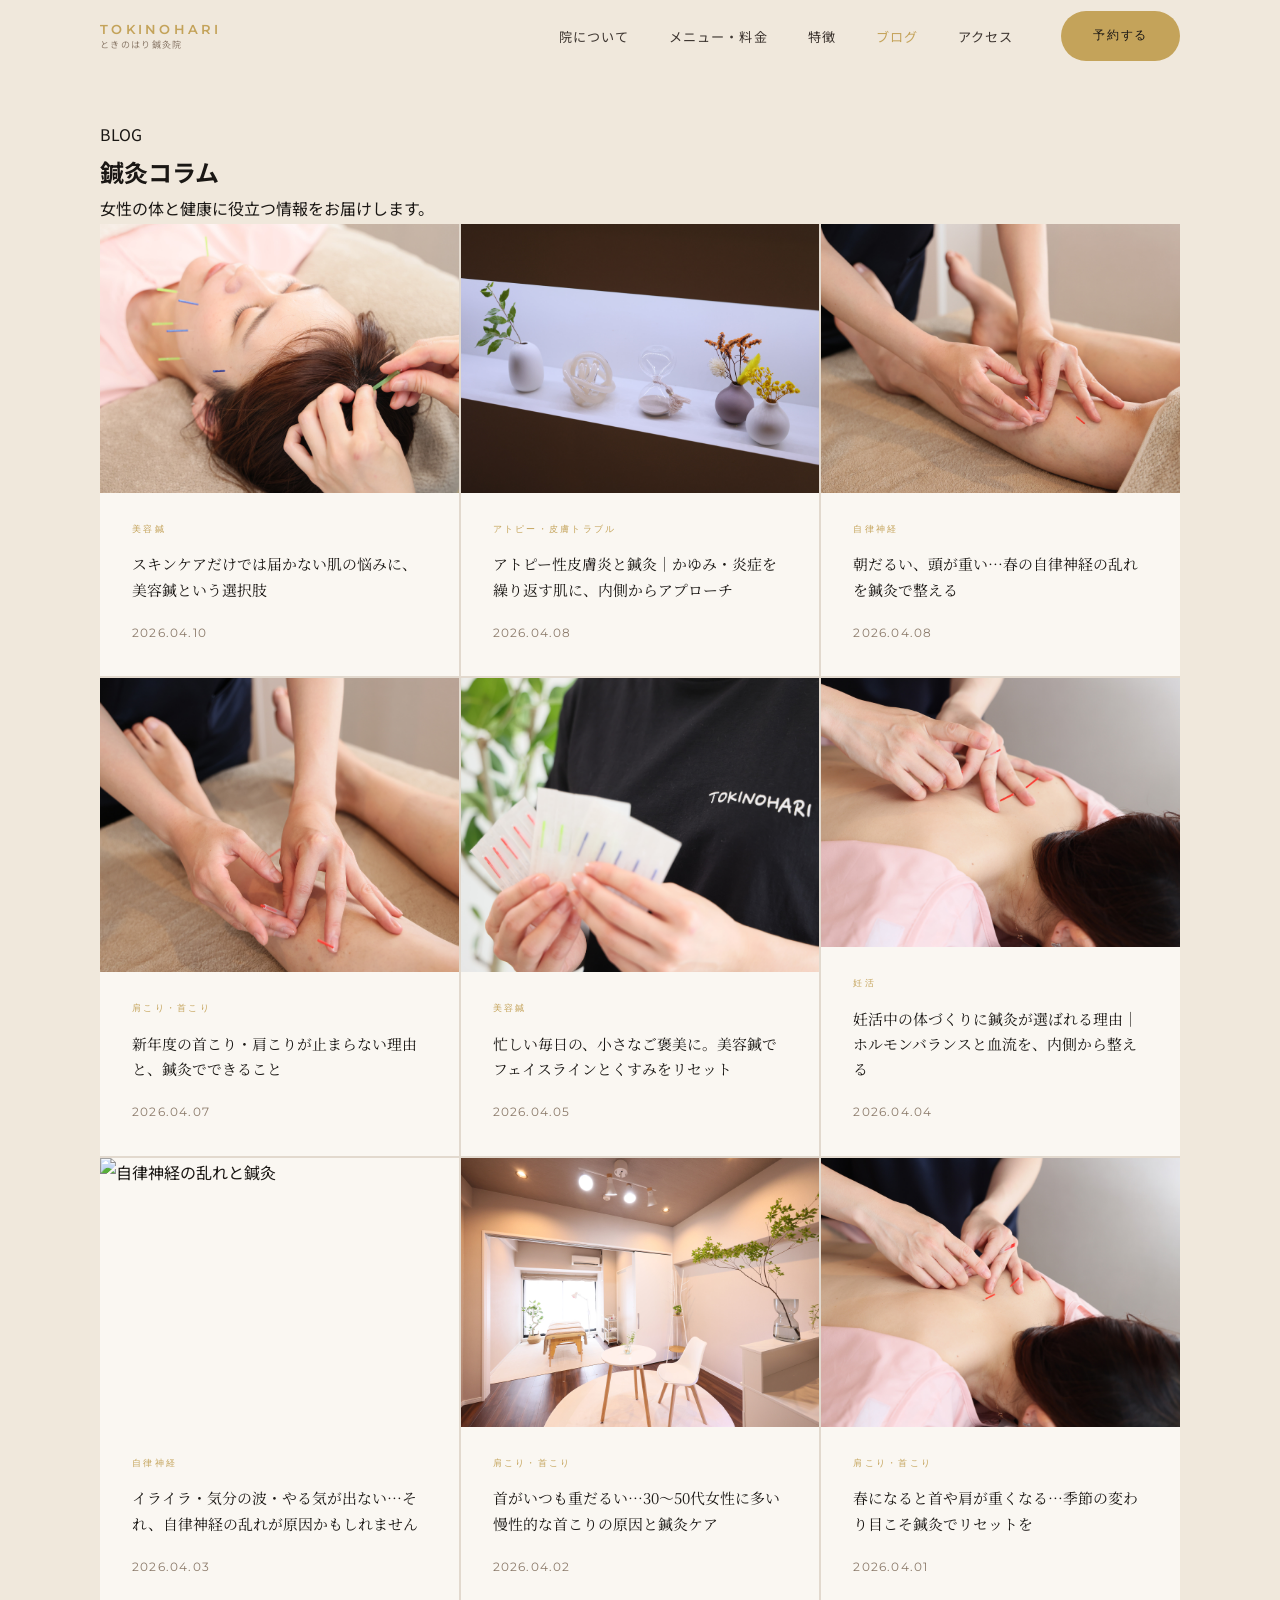
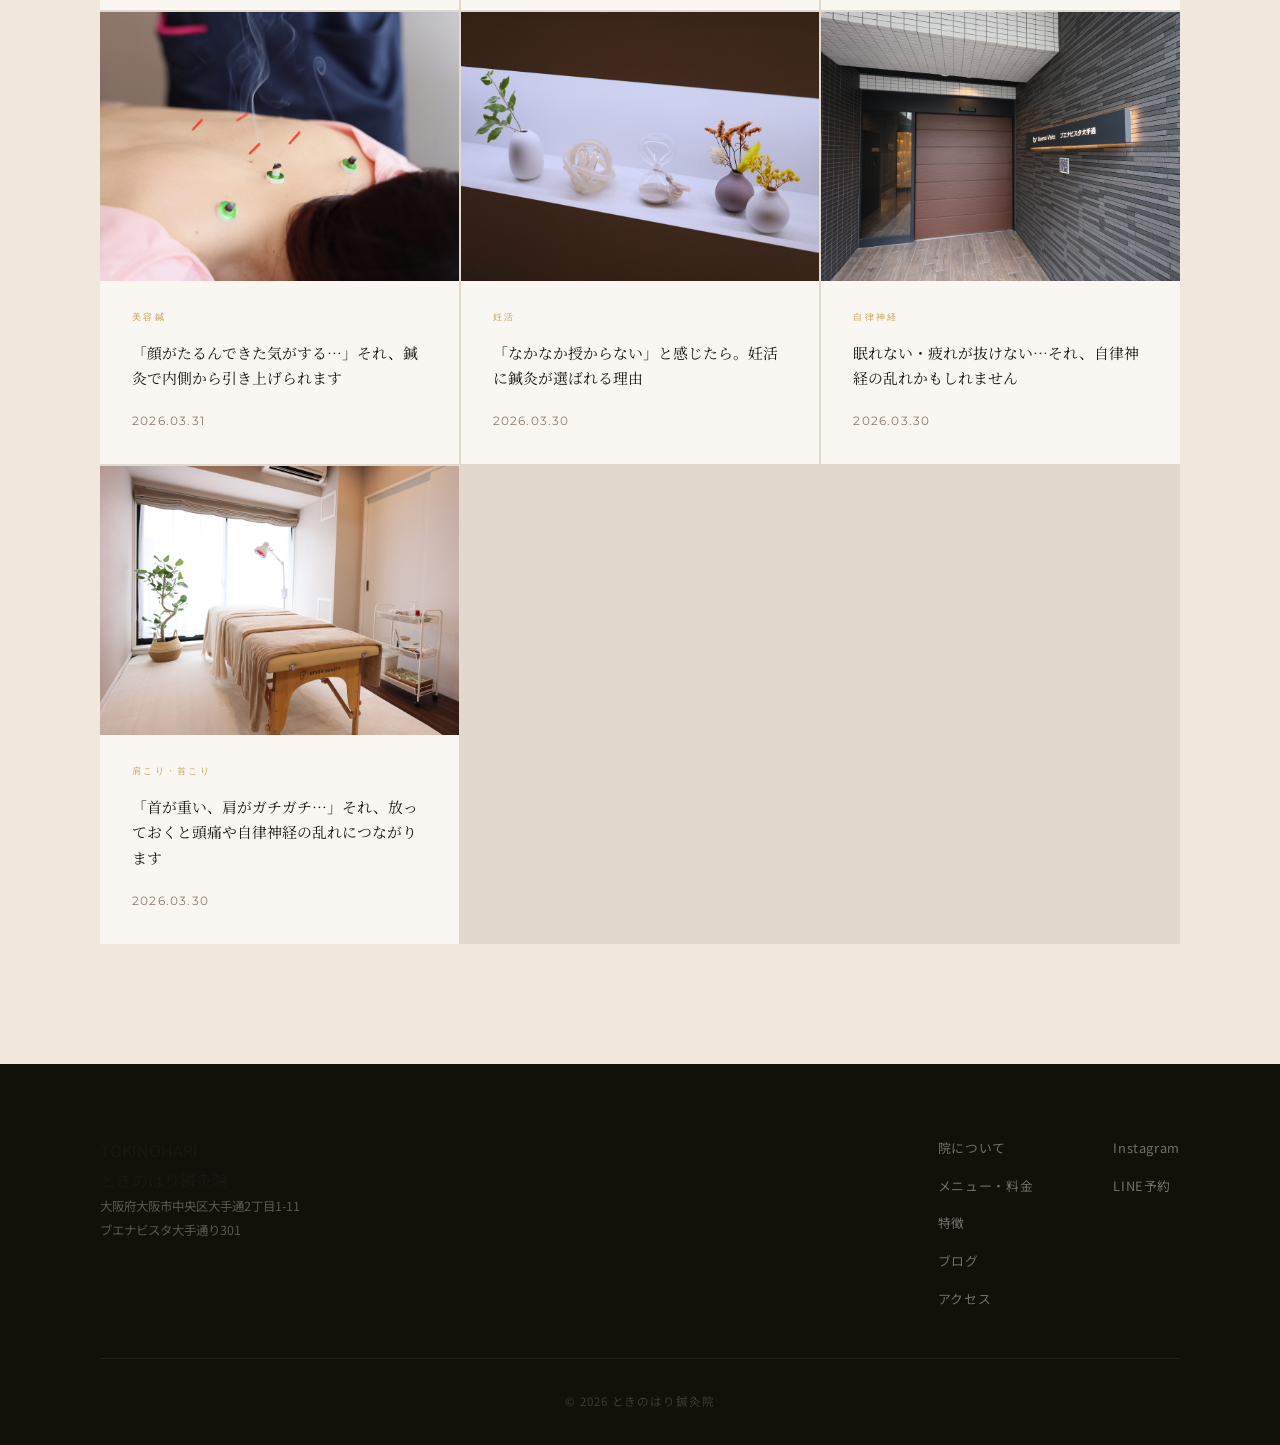
==== commit 08260a71: "ブログ追加：美容鍼（2026-04-10）スキンケアでは届かない肌悩みと美容鍼の解説記事 - blog/biyoshin-20260410.html 新規作成（美容鍼テーマ・SEO構造化データ・OGP" ====
--- a/blog/index.html
+++ b/blog/index.html
@@ -64,6 +64,7 @@
 
         <!-- SEO: 静的リンク（Googlebot用。JSが実行されない場合でも記事を発見できるようにする） -->
         <nav aria-label="ブログ記事一覧" style="position:absolute;width:1px;height:1px;overflow:hidden;clip:rect(0,0,0,0);white-space:nowrap">
+          <a href="biyoshin-20260410.html">スキンケアだけでは届かない肌の悩みに、美容鍼という選択肢</a>
           <a href="kata-kori-20260330.html">首が重い、肩がガチガチ…それ、放っておくと頭痛や自律神経の乱れにつながります</a>
           <a href="jiritsushinkei-20260330.html">眠れない・疲れが抜けない…それ、自律神経の乱れかもしれません</a>
           <a href="ninkatsu-20260330.html">「なかなか授からない」と感じたら。妊活に鍼灸が選ばれる理由</a>
